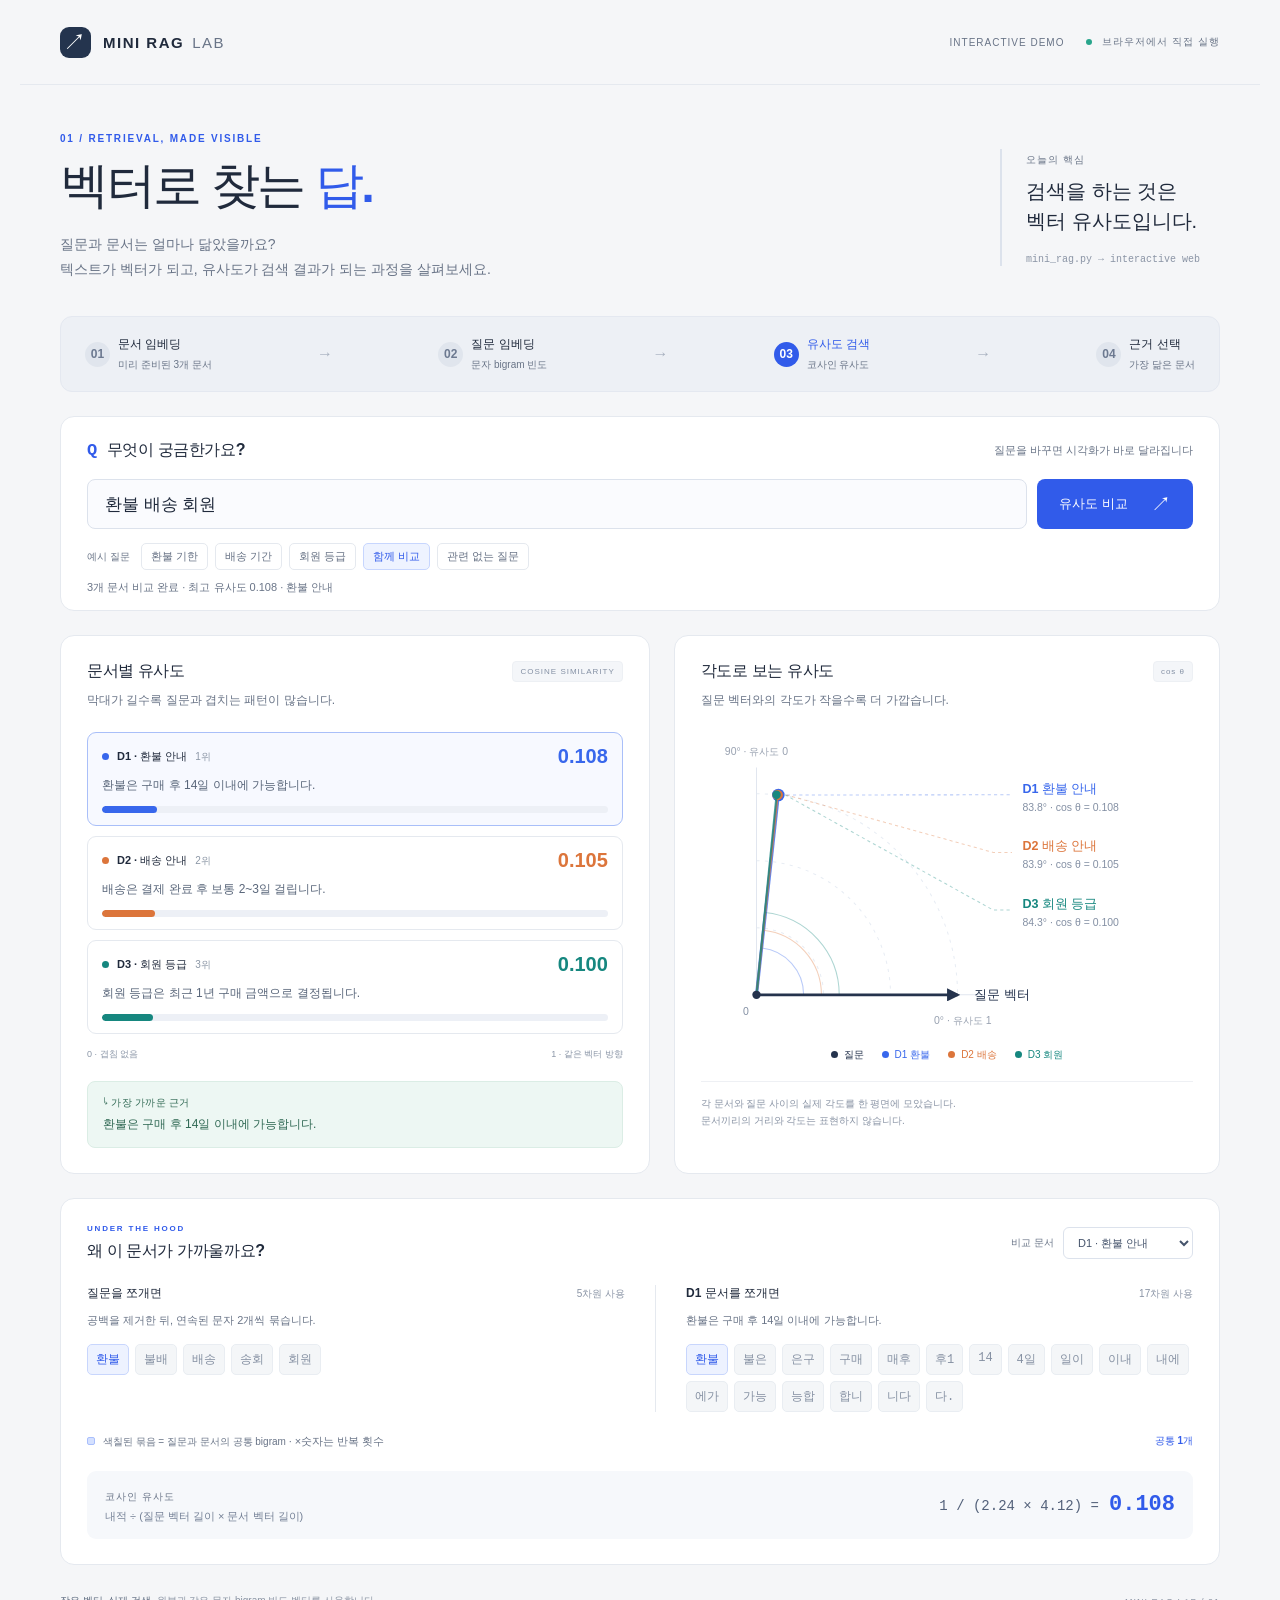
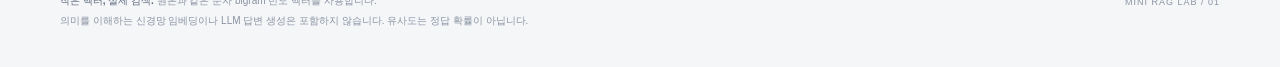
==== 03-mimic-rag/index.html @ c156b6c4 "feat: add interactive mini RAG retrieval demo" ====
<!doctype html>
<html lang="ko">
<head>
  <meta charset="utf-8">
  <meta name="viewport" content="width=device-width, initial-scale=1">
  <meta name="theme-color" content="#f5f6f8">
  <title>벡터로 찾는 답 · Mini RAG Lab</title>
  <link rel="stylesheet" href="styles.css">
  <script src="rag.js" defer></script>
  <script src="app.js" defer></script>
</head>
<body>
  <header class="site-header"><a class="brand" href="./"><span class="brand-icon" aria-hidden="true">↗</span> MINI RAG <span class="brand-light">LAB</span></a><span class="header-note">INTERACTIVE DEMO <span class="live-dot"></span> 브라우저에서 직접 실행</span></header>
  <main>
    <section class="intro">
      <div><p class="eyebrow">01 / RETRIEVAL, MADE VISIBLE</p><h1>벡터로 찾는 <span>답.</span></h1><p class="intro-copy">질문과 문서는 얼마나 닮았을까요?<br>텍스트가 벡터가 되고, 유사도가 검색 결과가 되는 과정을 살펴보세요.</p></div>
      <div class="concept-note"><span class="small-label">오늘의 핵심</span><p>검색을 하는 것은<br><strong>벡터 유사도</strong>입니다.</p><span>mini_rag.py → interactive web</span></div>
    </section>
    <nav class="pipeline" aria-label="검색 과정"><span><b>01</b> 문서 임베딩 <small>미리 준비된 3개 문서</small></span><i aria-hidden="true">→</i><span><b>02</b> 질문 임베딩 <small>문자 bigram 빈도</small></span><i aria-hidden="true">→</i><span class="current"><b>03</b> 유사도 검색 <small>코사인 유사도</small></span><i aria-hidden="true">→</i><span><b>04</b> 근거 선택 <small>가장 닮은 문서</small></span></nav>
    <section class="query-panel" aria-labelledby="query-title">
      <div class="section-title"><h2 id="query-title"><span class="step">Q</span> 무엇이 궁금한가요?</h2><span class="muted">질문을 바꾸면 시각화가 바로 달라집니다</span></div>
      <form id="query-form"><label class="sr-only" for="query">검색할 질문</label><input id="query" type="text" value="환불 배송 회원" maxlength="500" autocomplete="off" spellcheck="false" placeholder="예: 환불은 언제까지 가능한가요?"><button class="search-button" type="submit">유사도 비교 <span aria-hidden="true">↗</span></button></form>
      <div class="examples"><span>예시 질문</span><button type="button" data-query="환불은 언제까지 가능한가요?">환불 기한</button><button type="button" data-query="배송은 며칠 걸리나요?">배송 기간</button><button type="button" data-query="회원 등급은 어떻게 결정되나요?">회원 등급</button><button type="button" data-query="환불 배송 회원">함께 비교</button><button type="button" data-query="오늘 날씨 어때요?">관련 없는 질문</button></div>
      <p id="query-status" class="query-status" role="status" aria-live="polite"></p>
    </section>
    <div class="visual-grid">
      <section class="panel ranking-panel" aria-labelledby="ranking-title"><div class="section-title"><h2 id="ranking-title">문서별 유사도</h2><span class="pill">COSINE SIMILARITY</span></div><p class="panel-description">막대가 길수록 질문과 겹치는 패턴이 많습니다.</p><div id="rankings"></div><div class="scale"><span>0 · 겹침 없음</span><span>1 · 같은 벡터 방향</span></div><div class="result" id="result"></div></section>
      <section class="panel angle-panel" aria-labelledby="angle-title"><div class="section-title"><h2 id="angle-title">각도로 보는 유사도</h2><span class="pill">cos θ</span></div><p class="panel-description">질문 벡터와의 각도가 작을수록 더 가깝습니다.</p><div id="angle-chart"></div><div class="legend"><span class="legend-query">질문</span><span class="doc-0">D1 환불</span><span class="doc-1">D2 배송</span><span class="doc-2">D3 회원</span></div><p class="chart-note">각 문서와 질문 사이의 실제 각도를 한 평면에 모았습니다.<br>문서끼리의 거리와 각도는 표현하지 않습니다.</p></section>
    </div>
    <section class="panel detail-panel" aria-labelledby="detail-title"><div class="section-title"><div><p class="eyebrow">UNDER THE HOOD</p><h2 id="detail-title">왜 이 문서가 가까울까요?</h2></div><label class="select-label">비교 문서 <select id="document-select"><option value="0">D1 · 환불 안내</option><option value="1">D2 · 배송 안내</option><option value="2">D3 · 회원 등급</option></select></label></div>
      <div class="detail-grid"><div><div class="token-heading"><h3>질문을 쪼개면</h3><span id="query-token-count"></span></div><p class="explanation">공백을 제거한 뒤, 연속된 문자 2개씩 묶습니다.</p><div class="tokens" id="query-tokens"></div></div><div><div class="token-heading"><h3 id="document-token-title">문서를 쪼개면</h3><span id="doc-token-count"></span></div><p class="explanation" id="selected-document"></p><div class="tokens" id="document-tokens"></div></div></div>
      <div class="detail-bottom"><span><span class="overlap-key"></span> 색칠된 묶음 = 질문과 문서의 공통 bigram <span class="muted">· ×숫자는 반복 횟수</span></span><strong id="overlap-count"></strong></div>
      <div class="formula"><div><span class="small-label">코사인 유사도</span><p>내적 ÷ (질문 벡터 길이 × 문서 벡터 길이)</p></div><div id="formula-value"></div></div>
    </section>
    <footer><p><strong>작은 벡터, 실제 검색.</strong> 원본과 같은 문자 bigram 빈도 벡터를 사용합니다.</p><p>의미를 이해하는 신경망 임베딩이나 LLM 답변 생성은 포함하지 않습니다. 유사도는 정답 확률이 아닙니다.</p><span>MINI RAG LAB / 01</span></footer>
  </main>
</body>
</html>
---- 03-mimic-rag/styles.css ----
:root{font-family:Inter,-apple-system,BlinkMacSystemFont,"Segoe UI","Noto Sans KR",sans-serif;color:#202a3c;background:#f5f6f8;font-synthesis:none;--muted:#697487;--line:#e5e9ef;--accent:#315bea;--d0:#3867ec;--d1:#dc753b;--d2:#16877f}*{box-sizing:border-box}body{margin:0}button,input,select{font:inherit}button,a,input,select{-webkit-tap-highlight-color:transparent}button{cursor:pointer}button:focus-visible,a:focus-visible,select:focus-visible{outline:3px solid #8cabff;outline-offset:4px}.site-header{max-width:1240px;margin:auto;height:85px;display:flex;align-items:center;justify-content:space-between;padding:0 40px;border-bottom:1px solid var(--line)}.brand{display:flex;align-items:center;gap:8px;color:inherit;text-decoration:none;font-size:15px;font-weight:800;letter-spacing:1.5px}.brand-icon{display:grid;place-items:center;background:#24344e;color:#fff;width:31px;height:31px;border-radius:9px;font-size:23px;margin-right:4px}.brand-light{font-weight:400;color:var(--muted)}.header-note{font-size:10px;letter-spacing:1px;color:var(--muted);display:flex;align-items:center;gap:10px}.live-dot{height:6px;width:6px;background:#28a58c;border-radius:50%;margin-left:12px}main{max-width:1240px;margin:auto;padding:0 40px}.intro{display:flex;justify-content:space-between;align-items:center;padding:48px 0 34px}.eyebrow{font-size:10px;font-weight:700;letter-spacing:1.8px;color:var(--accent);margin:0 0 12px}h1{font-size:49px;letter-spacing:-2.5px;line-height:1.2;margin:0 0 17px;font-weight:800}h1 span{color:var(--accent)}.intro-copy{color:var(--muted);font-size:14px;line-height:1.8;margin:0}.concept-note{border-left:2px solid #dce2ec;padding:0 0 0 24px;margin-right:20px}.small-label{font-size:10px;letter-spacing:1px;color:var(--muted);font-weight:700}.concept-note p{font-size:20px;line-height:1.5;margin:9px 0 12px}.concept-note>span:last-child{font-family:monospace;font-size:10px;color:#8a94a5}.pipeline{display:flex;align-items:center;justify-content:space-between;gap:15px;background:#edf0f5;border:1px solid #e4e8f0;border-radius:12px;padding:19px 24px;margin-bottom:24px}.pipeline>span{font-size:12px;font-weight:650;display:grid;grid-template-columns:26px auto;gap:5px 7px;align-items:center}.pipeline b{grid-row:span 2;font-size:12px;display:grid;place-items:center;width:25px;height:25px;background:#e0e5ed;border-radius:50%;color:#6c7990}.pipeline small{font-size:10px;font-weight:400;color:var(--muted)}.pipeline i{font-style:normal;color:#a8b1bf}.pipeline .current b{background:var(--accent);color:white}.pipeline .current{color:var(--accent)}.query-panel{background:white;border:1px solid var(--line);border-radius:14px;padding:23px 26px 15px;margin-bottom:24px}.section-title{display:flex;justify-content:space-between;align-items:center;gap:12px}h2{font-size:16px;font-weight:750;letter-spacing:-.4px;margin:0;display:flex;align-items:center;gap:10px}.muted{color:var(--muted);font-size:11px}.step{color:var(--accent);font-family:monospace;font-size:17px}form{display:flex;gap:10px;margin:18px 0 14px}input{min-width:0;width:100%;border:1px solid #dce2ec;background:#fafbfe;border-radius:8px;padding:14px 17px;color:#202a3c;font-size:17px;outline:none}input:focus{border-color:var(--accent);box-shadow:0 0 0 3px #315bea14}.search-button{display:flex;align-items:center;justify-content:center;gap:23px;white-space:nowrap;background:var(--accent);border:0;border-radius:8px;color:white;padding:0 22px;font-size:13px;font-weight:600}.search-button:hover{background:#2349ce}.search-button span{font-size:20px}.examples{display:flex;flex-wrap:wrap;gap:7px;align-items:center;font-size:10px}.examples>span{color:var(--muted);margin-right:4px}.examples button{font-size:11px;border:1px solid var(--line);border-radius:5px;padding:5px 9px;color:#667184;background:white}.examples button:hover,.examples button.active{background:#eef3ff;border-color:#c7d6fe;color:#315bea}.query-status{min-height:15px;margin:10px 0 0;color:var(--muted);font-size:11px}.visual-grid{display:grid;grid-template-columns:1.08fr 1fr;gap:24px;margin-bottom:24px}.panel{border:1px solid var(--line);border-radius:14px;background:white;padding:25px 26px}.pill{font-size:8px;letter-spacing:1px;color:#8490a4;background:#f4f6f9;border:1px solid #edf0f4;padding:5px 7px;border-radius:4px;white-space:nowrap}.panel-description{font-size:12px;color:var(--muted);margin:10px 0 23px}.rank-card{display:block;width:100%;text-align:left;background:#fff;border:1px solid var(--line);border-radius:9px;padding:12px 14px;margin-bottom:10px;color:inherit}.rank-card.selected{background:#f7f9ff;border-color:#a9bff9}.rank-heading{display:flex;align-items:center;gap:8px;font-size:11px}.doc-dot{width:7px;height:7px;border-radius:50%;background:var(--doc-color)}.doc-name{font-weight:650}.rank-number{color:#8c97a6;font-size:10px}.score{margin-left:auto;font-variant-numeric:tabular-nums;font-size:20px;font-weight:750;color:var(--doc-color)}.rank-card p{font-size:12px;margin:8px 0 12px;line-height:1.5;color:#59667a}.track{height:7px;background:#edf0f6;border-radius:10px;overflow:hidden}.bar{height:100%;border-radius:10px;background:var(--doc-color);transition:width .45s ease}.scale{display:flex;justify-content:space-between;color:#8b96a7;font-size:9px;margin-top:14px}.result{margin-top:20px;padding:13px 15px;background:#edf7f3;border:1px solid #dbede5;border-radius:8px;font-size:12px;line-height:1.6;color:#306954}.result strong{display:block;font-size:10px;letter-spacing:.3px;margin-bottom:4px}.result.empty{background:#f5f6f8;border-color:var(--line);color:var(--muted)}#angle-chart svg{width:100%;height:auto;display:block}#angle-chart{min-height:260px}.legend{display:flex;justify-content:center;flex-wrap:wrap;gap:18px;font-size:10px;color:var(--muted);margin:2px 0 19px}.legend span:before{content:"";display:inline-block;width:7px;height:7px;margin-right:6px;border-radius:50%;background:currentColor}.legend-query{color:#25334d}.doc-0{color:var(--d0)}.doc-1{color:var(--d1)}.doc-2{color:var(--d2)}.chart-note{font-size:10px;color:#8a94a5;line-height:1.7;margin:0;padding-top:13px;border-top:1px solid #eef0f4}.detail-panel>.section-title{margin-bottom:23px}.detail-panel .eyebrow{font-size:8px;margin-bottom:8px}.select-label{display:flex;gap:9px;align-items:center;font-size:10px;color:var(--muted)}select{background:#fff;border:1px solid #dce2ec;border-radius:6px;padding:8px 27px 8px 10px;font-size:11px;color:#46546c}.detail-grid{display:grid;grid-template-columns:1fr 1fr;gap:30px}.detail-grid>div+div{border-left:1px solid var(--line);padding-left:30px}.token-heading{display:flex;justify-content:space-between;gap:10px;align-items:center}h3{font-size:12px;margin:0}.token-heading>span{font-size:10px;color:#8a94a5}.explanation{font-size:11px;color:var(--muted);margin:10px 0 14px;line-height:1.6}.tokens{display:flex;flex-wrap:wrap;gap:6px;max-height:220px;overflow:auto;align-content:start;min-height:68px}.token{font-family:monospace;font-size:12px;padding:6px 8px;color:#8691a3;background:#f4f6f8;border:1px solid #e9edf2;border-radius:5px}.token.shared{color:#315bea;background:#edf2ff;border-color:#c8d6fd;font-weight:650}.token small{font-size:9px;margin-left:3px}.detail-bottom{display:flex;justify-content:space-between;align-items:center;gap:15px;font-size:10px;color:var(--muted);margin:22px 0}.overlap-key{display:inline-block;width:8px;height:8px;background:#d4e0ff;border:1px solid #a9bffc;border-radius:2px;margin-right:5px}.detail-bottom strong{color:var(--accent);white-space:nowrap}.formula{background:#f6f8fb;border-radius:9px;display:flex;justify-content:space-between;align-items:center;gap:20px;padding:15px 18px}.formula p{font-size:11px;margin:5px 0 0;color:#748096}#formula-value{font-size:14px;color:#53617a;font-family:monospace}#formula-value strong{color:var(--accent);font-size:22px;margin-left:10px}footer{position:relative;color:#8993a2;font-size:10px;line-height:1.7;padding:27px 0 35px}footer p{margin:0 0 3px}footer strong{color:#5d6a7e;font-weight:650}footer>span{position:absolute;right:0;top:30px;font-size:9px;letter-spacing:1px}.sr-only{position:absolute;width:1px;height:1px;padding:0;margin:-1px;overflow:hidden;clip:rect(0,0,0,0);white-space:nowrap;border:0}.empty-tokens{font-size:12px;color:var(--muted)}@media(min-width:1300px){#angle-chart{padding:0 10px}}@media(max-width:900px){main{padding:0 24px}.site-header{padding:0 24px}.pipeline{padding:16px;gap:8px}.pipeline small{display:none}.pipeline b{grid-row:auto}.visual-grid{gap:16px}.panel{padding:21px 19px}.pill{font-size:7px}.concept-note{margin:0}.score{font-size:18px}footer>span{display:none}}@media(max-width:680px){main{padding:0 16px}.site-header{height:65px;padding:0 16px}.header-note{font-size:0;gap:0}.header-note .live-dot{margin:0}.intro{padding:32px 0 25px}h1{font-size:39px}.intro-copy{font-size:12px}.concept-note{display:none}.pipeline{gap:4px;padding:13px 10px}.pipeline>span{display:flex;gap:5px;font-size:10px}.pipeline b{font-size:8px;width:19px;height:19px}.pipeline i{font-size:10px}.query-panel{padding:20px 17px 13px}.query-panel .section-title>.muted{display:none}form{gap:7px}input{font-size:15px;padding:13px 11px}.search-button{font-size:11px;padding:0 12px;gap:9px}.visual-grid{grid-template-columns:1fr}.panel{padding:22px 19px}.detail-grid{grid-template-columns:1fr;gap:22px}.detail-grid>div+div{padding-left:0;border-left:0;border-top:1px solid var(--line);padding-top:20px}.detail-panel>.section-title{align-items:start;gap:15px}.select-label{font-size:0;gap:0}select{max-width:140px}.detail-bottom{align-items:start;line-height:1.7}.detail-bottom .muted{display:block;font-size:10px}.formula{align-items:start;flex-direction:column;gap:12px}#angle-chart{max-width:440px;margin:auto}footer{font-size:9px}}@media(prefers-reduced-motion:reduce){*{scroll-behavior:auto!important;transition:none!important}}
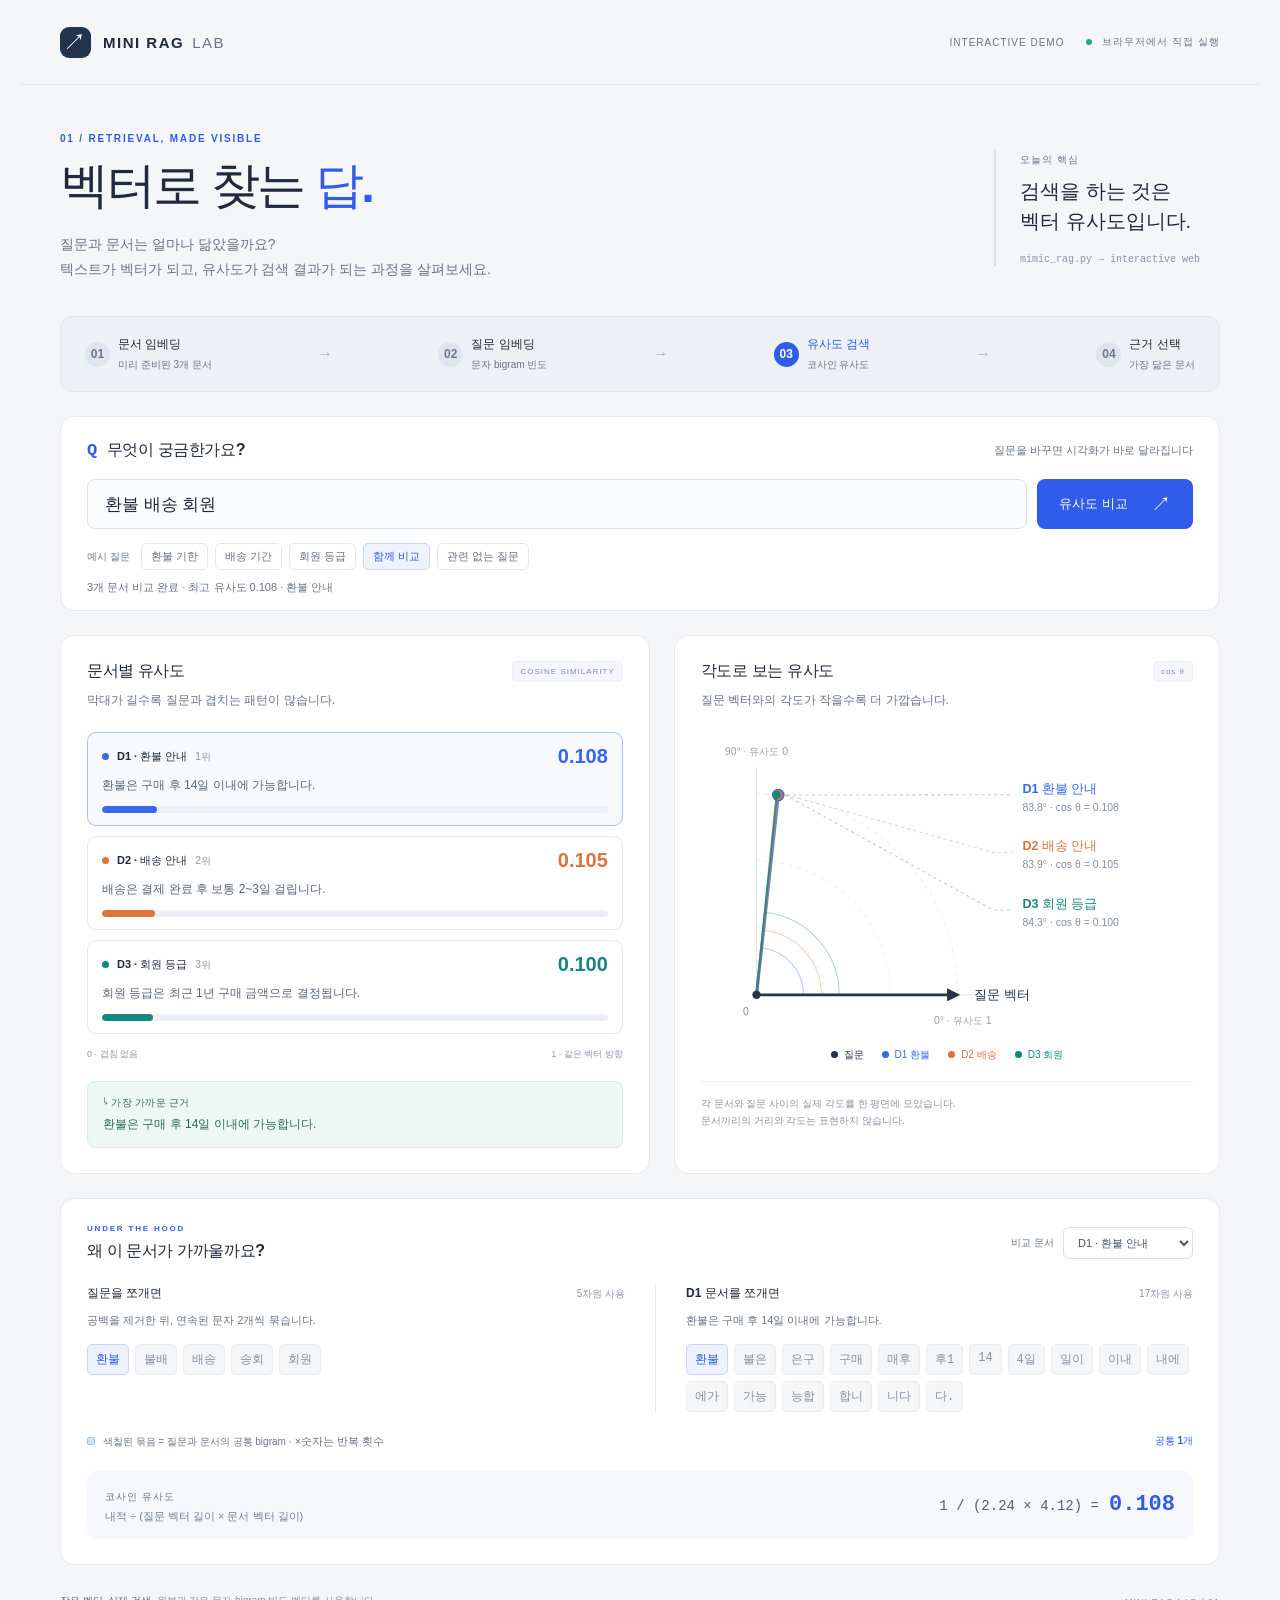
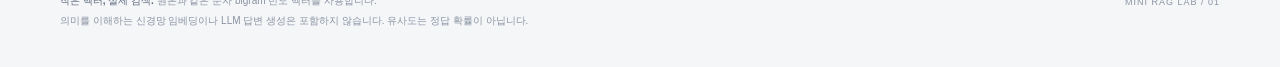
==== commit a1fa3c80: "docs: refresh mimic-rag guide and rename Python demo" ====
--- a/03-mimic-rag/index.html
+++ b/03-mimic-rag/index.html
@@ -14,7 +14,7 @@
   <main>
     <section class="intro">
       <div><p class="eyebrow">01 / RETRIEVAL, MADE VISIBLE</p><h1>벡터로 찾는 <span>답.</span></h1><p class="intro-copy">질문과 문서는 얼마나 닮았을까요?<br>텍스트가 벡터가 되고, 유사도가 검색 결과가 되는 과정을 살펴보세요.</p></div>
-      <div class="concept-note"><span class="small-label">오늘의 핵심</span><p>검색을 하는 것은<br><strong>벡터 유사도</strong>입니다.</p><span>mini_rag.py → interactive web</span></div>
+      <div class="concept-note"><span class="small-label">오늘의 핵심</span><p>검색을 하는 것은<br><strong>벡터 유사도</strong>입니다.</p><span>mimic_rag.py → interactive web</span></div>
     </section>
     <nav class="pipeline" aria-label="검색 과정"><span><b>01</b> 문서 임베딩 <small>미리 준비된 3개 문서</small></span><i aria-hidden="true">→</i><span><b>02</b> 질문 임베딩 <small>문자 bigram 빈도</small></span><i aria-hidden="true">→</i><span class="current"><b>03</b> 유사도 검색 <small>코사인 유사도</small></span><i aria-hidden="true">→</i><span><b>04</b> 근거 선택 <small>가장 닮은 문서</small></span></nav>
     <section class="query-panel" aria-labelledby="query-title">
